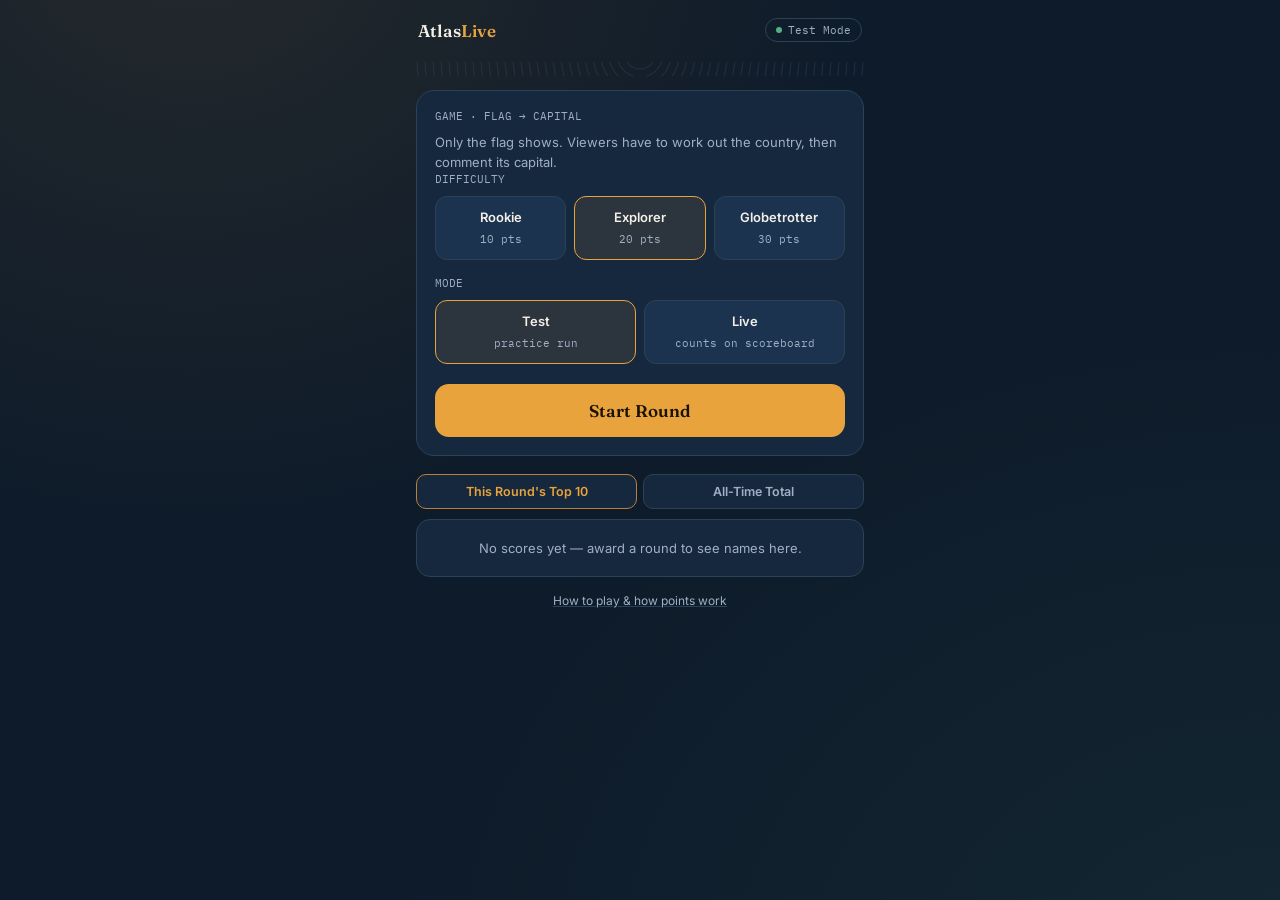
==== index.html @ 0e774b2a "Add files via upload" ====
<!DOCTYPE html>
<html lang="en">
<head>
<meta charset="UTF-8">
<meta name="viewport" content="width=device-width, initial-scale=1.0, maximum-scale=1.0, user-scalable=no">
<title>Flag & Capital — Live Game</title>
<link rel="stylesheet" href="style.css">
</head>
<body>
<div class="app">

  <div class="topbar">
    <div class="brand">Atlas<span>Live</span></div>
    <div class="mode-pill test" id="modePill">
      <span class="dot"></span><span id="modeLabel">Test Mode</span>
    </div>
  </div>

  <div class="contour"></div>

  <!-- ============ SETUP SCREEN ============ -->
  <div id="setupScreen" class="card">
    <div class="section-label">GAME · FLAG → CAPITAL</div>
    <p class="helper-text" style="margin-top:0;">Only the flag shows. Viewers have to work out the country, then comment its capital.</p>

    <div class="section-label">DIFFICULTY</div>
    <div class="tier-grid" id="tierGrid"></div>

    <div class="section-label">MODE</div>
    <div class="tier-grid" style="grid-template-columns:1fr 1fr;">
      <div class="tier-btn active" data-mode="test" id="btnTest">
        <span class="tname">Test</span>
        <span class="tpts">practice run</span>
      </div>
      <div class="tier-btn" data-mode="live" id="btnLive">
        <span class="tname">Live</span>
        <span class="tpts">counts on scoreboard</span>
      </div>
    </div>

    <button class="start-btn" id="startBtn">Start Round</button>
  </div>

  <!-- ============ ROUND SCREEN ============ -->
  <div id="roundScreen" class="card hidden">
    <div class="round-header">
      <div class="round-tier" id="roundTierLabel">EXPLORER · 20 PTS</div>
      <div class="timer" id="timer">0:30</div>
    </div>

    <div class="medallion-wrap">
      <div class="medallion"><div class="flag" id="flagDisplay">🏳️</div></div>
    </div>

    <p class="prompt">What's the capital of this country?</p>
    <p class="prompt-sub" id="hintsLeftLabel">3 hints available</p>

    <div class="hint-row" id="hintRow"></div>
    <div class="hint-display" id="hintDisplay"></div>

    <div class="gift-boost hidden" id="giftBoost">
      <span class="label">🎁 Gift received — trigger a shared boost for everyone</span>
      <button id="giftBoostBtn">Reveal letter</button>
    </div>

    <div class="winner-row">
      <input type="text" id="winnerName" placeholder="Viewer's name (whoever got it right)">
      <button class="award-btn" id="awardBtn">Award</button>
    </div>

    <button class="reveal-btn" id="revealBtn">No one got it — show the answer</button>
    <div class="answer-reveal hidden" id="answerReveal"></div>

    <button class="next-btn" id="nextBtn">Next Round →</button>
  </div>

  <!-- ============ SCOREBOARD ============ -->
  <div class="board">
    <div class="board-tabs">
      <div class="board-tab active" data-tab="round" id="tabRound">This Round's Top 10</div>
      <div class="board-tab" data-tab="total" id="tabTotal">All-Time Total</div>
    </div>
    <div class="board-list" id="boardList"></div>
  </div>

  <div class="rules-toggle" id="rulesToggle">How to play & how points work</div>
  <div class="rules-panel hidden" id="rulesPanel">
    <h4>Flag → Capital</h4>
    <p>Only a country's flag is shown — never its name. Figure out the country from the flag, then comment the name of its <strong>capital city</strong>.</p>
    <ul>
      <li><strong>Rookie</strong> — well-known countries, 10 pts, 3 hints available.</li>
      <li><strong>Explorer</strong> — moderately known, 20 pts, 2 hints available.</li>
      <li><strong>Globetrotter</strong> — tricky ones, 30 pts, 2 hints available.</li>
    </ul>
    <p>Each hint you reveal lowers the round's value slightly — first correct comment the host sees wins the round. Type that viewer's name in the box and tap <strong>Award</strong> to log it.</p>
    <p><strong>Gifts:</strong> a gift doesn't hand any one viewer an advantage. Instead it unlocks one shared boost for the whole chat — like an extra letter reveal — so it helps everyone equally.</p>
    <p><strong>Test Mode</strong> runs the exact same game without saving anything to the scoreboards, so you can rehearse freely before going live.</p>
  </div>

</div>

<script src="data.js"></script>
<script src="app.js"></script>
</body>
</html>
---- style.css ----
@import url('https://fonts.googleapis.com/css2?family=Fraunces:opsz,wght@9..144,500;9..144,600;9..144,700&family=IBM+Plex+Mono:wght@500;600&family=Inter:wght@400;500;600;700&display=swap');

:root {
  /* ---- color tokens ---- */
  --bg:          #0E1B2A;
  --bg-panel:    #16283D;
  --bg-panel-2:  #1C3350;
  --line:        #2A4257;
  --gold:        #E8A33D;
  --gold-dim:    #B9803C;
  --coral:       #E8604C;
  --teal:        #4FB286;
  --text:        #F3EFE6;
  --text-dim:    #9FB0C3;

  /* ---- type tokens ---- */
  --font-display: 'Fraunces', serif;
  --font-mono:    'IBM Plex Mono', monospace;
  --font-body:    'Inter', sans-serif;
}

* { box-sizing: border-box; }

html, body {
  margin: 0;
  padding: 0;
  background: var(--bg);
  color: var(--text);
  font-family: var(--font-body);
  height: 100%;
  overflow-x: hidden;
  -webkit-tap-highlight-color: transparent;
}

body {
  background-image:
    radial-gradient(ellipse at 15% -10%, rgba(232,163,61,0.10), transparent 45%),
    radial-gradient(ellipse at 100% 110%, rgba(79,178,134,0.08), transparent 50%);
}

button { font-family: inherit; }

.app {
  max-width: 480px;
  margin: 0 auto;
  min-height: 100vh;
  display: flex;
  flex-direction: column;
  padding: 14px 16px 22px;
}

/* ---------- header ---------- */
.topbar {
  display: flex;
  align-items: center;
  justify-content: space-between;
  padding: 4px 2px 14px;
}

.topbar .brand {
  font-family: var(--font-display);
  font-weight: 600;
  font-size: 17px;
  letter-spacing: 0.2px;
}

.topbar .brand span { color: var(--gold); }

.mode-pill {
  font-family: var(--font-mono);
  font-size: 11px;
  color: var(--text-dim);
  border: 1px solid var(--line);
  border-radius: 20px;
  padding: 4px 10px;
  display: flex;
  align-items: center;
  gap: 6px;
}

.mode-pill .dot {
  width: 6px; height: 6px;
  border-radius: 50%;
  background: var(--text-dim);
}

.mode-pill.live .dot { background: var(--coral); box-shadow: 0 0 0 3px rgba(232,96,76,0.25); }
.mode-pill.test .dot { background: var(--teal); }

/* ---------- contour divider ---------- */
.contour {
  height: 14px;
  width: 100%;
  background-image: repeating-radial-gradient(circle at 50% -8px, transparent 0, transparent 6px, var(--line) 7px, transparent 8px);
  opacity: 0.5;
  margin: 6px 0 14px;
}

/* ---------- setup screen ---------- */
.card {
  background: var(--bg-panel);
  border: 1px solid var(--line);
  border-radius: 18px;
  padding: 18px;
}

.section-label {
  font-family: var(--font-mono);
  font-size: 11px;
  color: var(--text-dim);
  margin-bottom: 10px;
}

.tier-grid {
  display: grid;
  grid-template-columns: 1fr 1fr 1fr;
  gap: 8px;
  margin-bottom: 16px;
}

.tier-btn {
  background: var(--bg-panel-2);
  border: 1.5px solid var(--line);
  border-radius: 12px;
  padding: 12px 6px;
  text-align: center;
  color: var(--text);
  cursor: pointer;
  transition: border-color .15s ease, transform .1s ease;
}

.tier-btn .tname {
  font-weight: 600;
  font-size: 13px;
  display: block;
  margin-bottom: 2px;
}

.tier-btn .tpts {
  font-family: var(--font-mono);
  font-size: 11px;
  color: var(--text-dim);
}

.tier-btn.active {
  border-color: var(--gold);
  background: rgba(232,163,61,0.10);
}

.tier-btn:active { transform: scale(0.97); }

.start-btn {
  width: 100%;
  background: var(--gold);
  color: #1A1204;
  border: none;
  border-radius: 14px;
  padding: 16px;
  font-family: var(--font-display);
  font-weight: 600;
  font-size: 17px;
  cursor: pointer;
  margin-top: 4px;
}

.start-btn:active { transform: scale(0.98); }

.helper-text {
  color: var(--text-dim);
  font-size: 13px;
  line-height: 1.5;
  margin: 12px 0 0;
}

/* ---------- round screen ---------- */
.round-header {
  display: flex;
  align-items: center;
  justify-content: space-between;
  margin-bottom: 14px;
}

.round-tier {
  font-family: var(--font-mono);
  font-size: 12px;
  color: var(--gold);
}

.timer {
  font-family: var(--font-mono);
  font-size: 20px;
  font-weight: 600;
  color: var(--text);
  min-width: 44px;
  text-align: right;
}

.timer.urgent { color: var(--coral); }

.medallion-wrap {
  display: flex;
  justify-content: center;
  margin: 6px 0 18px;
}

.medallion {
  width: 176px;
  height: 176px;
  border-radius: 50%;
  background: radial-gradient(circle at 35% 30%, var(--bg-panel-2), var(--bg-panel));
  border: 3px solid var(--gold-dim);
  display: flex;
  align-items: center;
  justify-content: center;
  position: relative;
}

.medallion::before {
  content: "";
  position: absolute;
  inset: 8px;
  border-radius: 50%;
  border: 1px dashed rgba(232,163,61,0.35);
}

.medallion .flag {
  font-size: 84px;
  line-height: 1;
}

.prompt {
  text-align: center;
  font-family: var(--font-display);
  font-size: 21px;
  font-weight: 600;
  margin: 0 0 4px;
}

.prompt-sub {
  text-align: center;
  color: var(--text-dim);
  font-size: 13px;
  margin: 0 0 18px;
}

.hint-row {
  display: flex;
  gap: 8px;
  margin-bottom: 14px;
}

.hint-btn {
  flex: 1;
  background: var(--bg-panel);
  border: 1px solid var(--line);
  color: var(--text);
  border-radius: 12px;
  padding: 12px 8px;
  font-size: 13px;
  font-weight: 500;
  cursor: pointer;
}

.hint-btn:disabled {
  opacity: 0.35;
  cursor: default;
}

.hint-btn:active:not(:disabled) { transform: scale(0.97); }

.hint-display {
  background: var(--bg-panel-2);
  border-left: 3px solid var(--gold);
  border-radius: 8px;
  padding: 10px 12px;
  font-size: 13.5px;
  color: var(--text);
  margin-bottom: 16px;
  min-height: 18px;
}

.hint-display:empty { display: none; }

.gift-boost {
  display: flex;
  align-items: center;
  justify-content: space-between;
  background: rgba(79,178,134,0.10);
  border: 1px solid rgba(79,178,134,0.35);
  border-radius: 12px;
  padding: 10px 12px;
  margin-bottom: 16px;
}

.gift-boost .label { font-size: 12.5px; color: var(--teal); }

.gift-boost button {
  background: var(--teal);
  color: #06251A;
  border: none;
  border-radius: 8px;
  padding: 7px 12px;
  font-size: 12px;
  font-weight: 600;
  cursor: pointer;
}

/* winner entry */
.winner-row {
  display: flex;
  gap: 8px;
  margin-bottom: 10px;
}

.winner-row input {
  flex: 1;
  background: var(--bg-panel-2);
  border: 1px solid var(--line);
  border-radius: 10px;
  padding: 12px;
  color: var(--text);
  font-size: 15px;
}

.winner-row input::placeholder { color: var(--text-dim); }

.award-btn {
  background: var(--teal);
  color: #06251A;
  border: none;
  border-radius: 10px;
  padding: 0 18px;
  font-weight: 600;
  font-size: 14px;
  cursor: pointer;
}

.reveal-btn {
  width: 100%;
  background: transparent;
  border: 1px dashed var(--line);
  color: var(--text-dim);
  border-radius: 10px;
  padding: 10px;
  font-size: 12.5px;
  cursor: pointer;
  margin-bottom: 10px;
}

.answer-reveal {
  text-align: center;
  font-family: var(--font-display);
  font-size: 16px;
  color: var(--gold);
  margin-bottom: 10px;
}

.next-btn {
  width: 100%;
  background: var(--bg-panel-2);
  border: 1px solid var(--line);
  color: var(--text);
  border-radius: 12px;
  padding: 13px;
  font-weight: 600;
  font-size: 14px;
  cursor: pointer;
  margin-top: 4px;
}

/* ---------- scoreboard ---------- */
.board {
  margin-top: 18px;
}

.board-tabs {
  display: flex;
  gap: 6px;
  margin-bottom: 10px;
}

.board-tab {
  flex: 1;
  text-align: center;
  padding: 9px 4px;
  border-radius: 10px;
  font-size: 12.5px;
  font-weight: 600;
  color: var(--text-dim);
  background: var(--bg-panel);
  border: 1px solid var(--line);
  cursor: pointer;
}

.board-tab.active { color: var(--gold); border-color: var(--gold-dim); }

.board-list {
  background: var(--bg-panel);
  border: 1px solid var(--line);
  border-radius: 14px;
  overflow: hidden;
}

.board-row {
  display: flex;
  align-items: center;
  padding: 10px 14px;
  border-bottom: 1px solid var(--line);
  font-size: 13.5px;
}

.board-row:last-child { border-bottom: none; }

.board-rank {
  font-family: var(--font-mono);
  color: var(--text-dim);
  width: 24px;
}

.board-name { flex: 1; }

.board-pts {
  font-family: var(--font-mono);
  font-weight: 600;
  color: var(--gold);
}

.board-empty {
  padding: 20px 14px;
  text-align: center;
  color: var(--text-dim);
  font-size: 13px;
}

/* ---------- rules panel ---------- */
.rules-toggle {
  text-align: center;
  color: var(--text-dim);
  font-size: 12px;
  margin-top: 16px;
  cursor: pointer;
  text-decoration: underline;
  text-decoration-color: var(--line);
}

.rules-panel {
  background: var(--bg-panel);
  border: 1px solid var(--line);
  border-radius: 14px;
  padding: 16px;
  margin-top: 10px;
  font-size: 13px;
  line-height: 1.6;
  color: var(--text-dim);
}

.rules-panel h4 {
  color: var(--text);
  font-family: var(--font-display);
  font-size: 14px;
  margin: 0 0 6px;
}

.rules-panel ul { margin: 6px 0; padding-left: 18px; }

/* utility */
.hidden { display: none !important; }
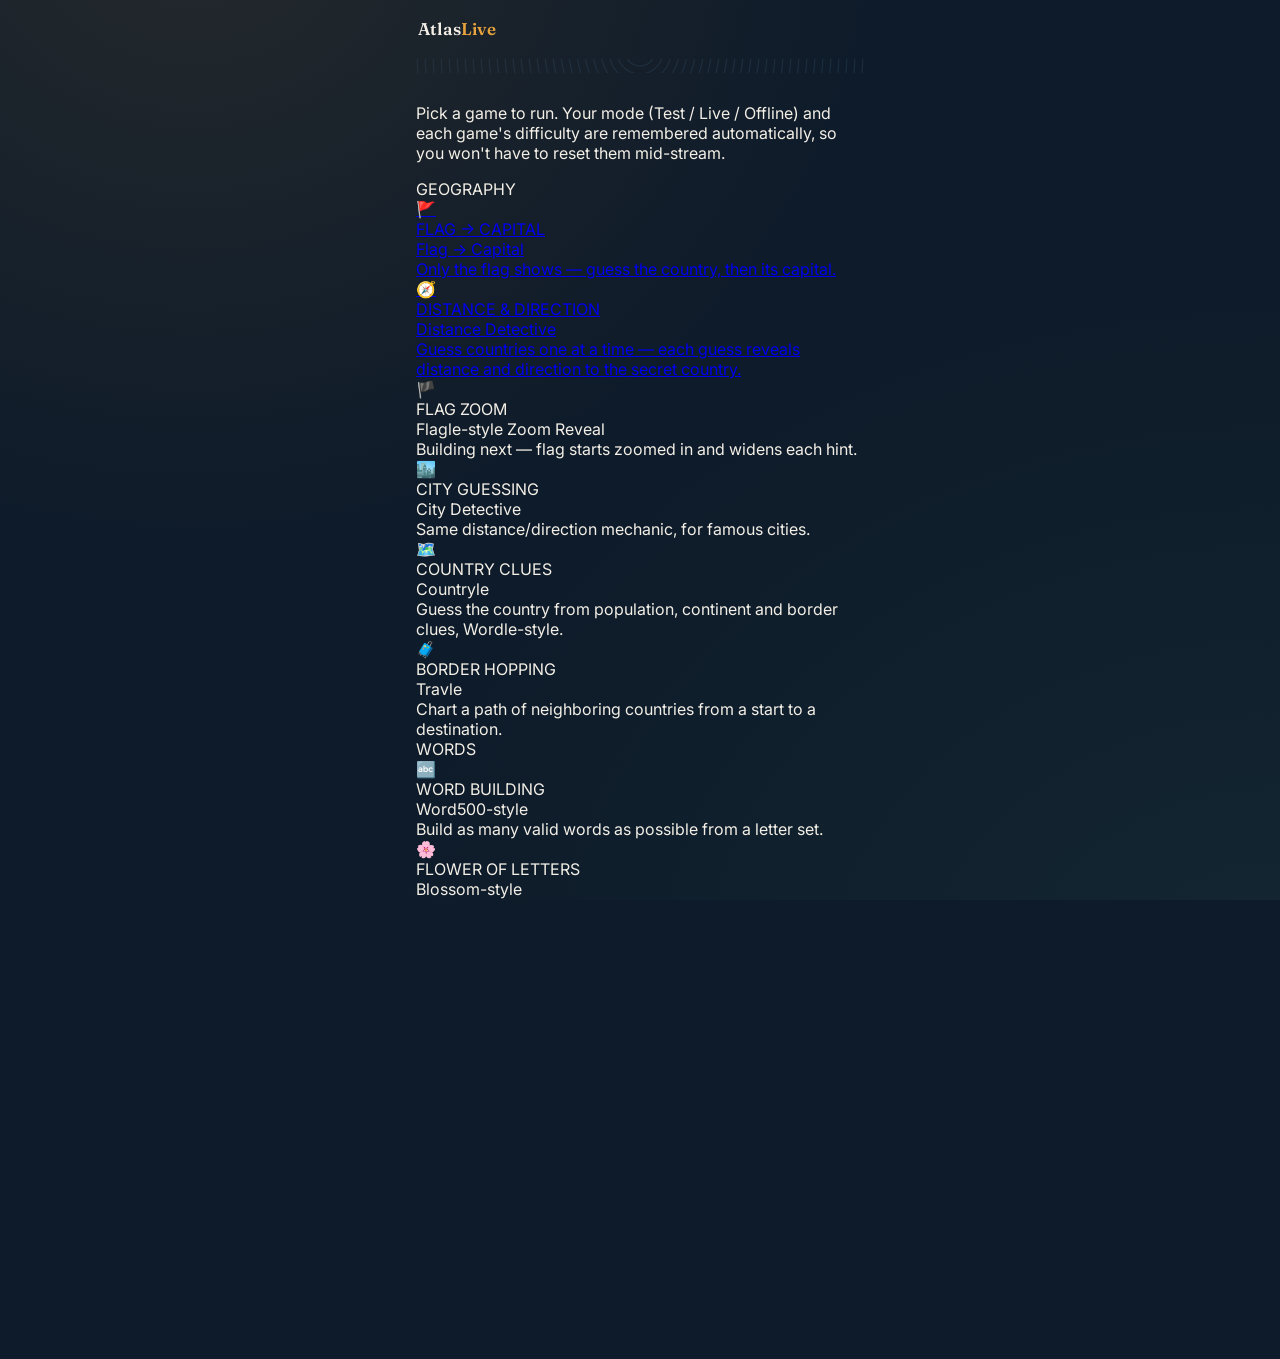
==== commit 6198f026: "Add files via upload" ====
--- a/index.html
+++ b/index.html
@@ -3,7 +3,7 @@
 <head>
 <meta charset="UTF-8">
 <meta name="viewport" content="width=device-width, initial-scale=1.0, maximum-scale=1.0, user-scalable=no">
-<title>Flag & Capital — Live Game</title>
+<title>AtlasLive — Game Hub</title>
 <link rel="stylesheet" href="style.css">
 </head>
 <body>
@@ -11,95 +11,119 @@
 
   <div class="topbar">
     <div class="brand">Atlas<span>Live</span></div>
-    <div class="mode-pill test" id="modePill">
-      <span class="dot"></span><span id="modeLabel">Test Mode</span>
-    </div>
   </div>
 
   <div class="contour"></div>
 
-  <!-- ============ SETUP SCREEN ============ -->
-  <div id="setupScreen" class="card">
-    <div class="section-label">GAME · FLAG → CAPITAL</div>
-    <p class="helper-text" style="margin-top:0;">Only the flag shows. Viewers have to work out the country, then comment its capital.</p>
+  <p class="hub-intro">Pick a game to run. Your mode (Test / Live / Offline) and each game's difficulty are remembered automatically, so you won't have to reset them mid-stream.</p>
 
-    <div class="section-label">DIFFICULTY</div>
-    <div class="tier-grid" id="tierGrid"></div>
+  <div class="category-heading">GEOGRAPHY</div>
 
-    <div class="section-label">MODE</div>
-    <div class="tier-grid" style="grid-template-columns:1fr 1fr;">
-      <div class="tier-btn active" data-mode="test" id="btnTest">
-        <span class="tname">Test</span>
-        <span class="tpts">practice run</span>
-      </div>
-      <div class="tier-btn" data-mode="live" id="btnLive">
-        <span class="tname">Live</span>
-        <span class="tpts">counts on scoreboard</span>
-      </div>
+  <a class="game-card" href="games/flag-capital.html">
+    <div class="emoji">🚩</div>
+    <div class="info">
+      <div class="gcategory">FLAG → CAPITAL</div>
+      <div class="gname">Flag → Capital</div>
+      <div class="gdesc">Only the flag shows — guess the country, then its capital.</div>
     </div>
+  </a>
 
-    <button class="start-btn" id="startBtn">Start Round</button>
+  <a class="game-card" href="games/distance-detective.html">
+    <div class="emoji">🧭</div>
+    <div class="info">
+      <div class="gcategory">DISTANCE & DIRECTION</div>
+      <div class="gname">Distance Detective</div>
+      <div class="gdesc">Guess countries one at a time — each guess reveals distance and direction to the secret country.</div>
+    </div>
+  </a>
+
+  <div class="game-card coming-soon">
+    <div class="emoji">🏴</div>
+    <div class="info">
+      <div class="gcategory">FLAG ZOOM</div>
+      <div class="gname">Flagle-style Zoom Reveal</div>
+      <div class="gdesc">Building next — flag starts zoomed in and widens each hint.</div>
+    </div>
   </div>
 
-  <!-- ============ ROUND SCREEN ============ -->
-  <div id="roundScreen" class="card hidden">
-    <div class="round-header">
-      <div class="round-tier" id="roundTierLabel">EXPLORER · 20 PTS</div>
-      <div class="timer" id="timer">0:30</div>
+  <div class="game-card coming-soon">
+    <div class="emoji">🏙️</div>
+    <div class="info">
+      <div class="gcategory">CITY GUESSING</div>
+      <div class="gname">City Detective</div>
+      <div class="gdesc">Same distance/direction mechanic, for famous cities.</div>
     </div>
-
-    <div class="medallion-wrap">
-      <div class="medallion"><div class="flag" id="flagDisplay">🏳️</div></div>
-    </div>
-
-    <p class="prompt">What's the capital of this country?</p>
-    <p class="prompt-sub" id="hintsLeftLabel">3 hints available</p>
-
-    <div class="hint-row" id="hintRow"></div>
-    <div class="hint-display" id="hintDisplay"></div>
-
-    <div class="gift-boost hidden" id="giftBoost">
-      <span class="label">🎁 Gift received — trigger a shared boost for everyone</span>
-      <button id="giftBoostBtn">Reveal letter</button>
-    </div>
-
-    <div class="winner-row">
-      <input type="text" id="winnerName" placeholder="Viewer's name (whoever got it right)">
-      <button class="award-btn" id="awardBtn">Award</button>
-    </div>
-
-    <button class="reveal-btn" id="revealBtn">No one got it — show the answer</button>
-    <div class="answer-reveal hidden" id="answerReveal"></div>
-
-    <button class="next-btn" id="nextBtn">Next Round →</button>
   </div>
 
-  <!-- ============ SCOREBOARD ============ -->
-  <div class="board">
-    <div class="board-tabs">
-      <div class="board-tab active" data-tab="round" id="tabRound">This Round's Top 10</div>
-      <div class="board-tab" data-tab="total" id="tabTotal">All-Time Total</div>
+  <div class="game-card coming-soon">
+    <div class="emoji">🗺️</div>
+    <div class="info">
+      <div class="gcategory">COUNTRY CLUES</div>
+      <div class="gname">Countryle</div>
+      <div class="gdesc">Guess the country from population, continent and border clues, Wordle-style.</div>
     </div>
-    <div class="board-list" id="boardList"></div>
   </div>
 
-  <div class="rules-toggle" id="rulesToggle">How to play & how points work</div>
-  <div class="rules-panel hidden" id="rulesPanel">
-    <h4>Flag → Capital</h4>
-    <p>Only a country's flag is shown — never its name. Figure out the country from the flag, then comment the name of its <strong>capital city</strong>.</p>
-    <ul>
-      <li><strong>Rookie</strong> — well-known countries, 10 pts, 3 hints available.</li>
-      <li><strong>Explorer</strong> — moderately known, 20 pts, 2 hints available.</li>
-      <li><strong>Globetrotter</strong> — tricky ones, 30 pts, 2 hints available.</li>
-    </ul>
-    <p>Each hint you reveal lowers the round's value slightly — first correct comment the host sees wins the round. Type that viewer's name in the box and tap <strong>Award</strong> to log it.</p>
-    <p><strong>Gifts:</strong> a gift doesn't hand any one viewer an advantage. Instead it unlocks one shared boost for the whole chat — like an extra letter reveal — so it helps everyone equally.</p>
-    <p><strong>Test Mode</strong> runs the exact same game without saving anything to the scoreboards, so you can rehearse freely before going live.</p>
+  <div class="game-card coming-soon">
+    <div class="emoji">🧳</div>
+    <div class="info">
+      <div class="gcategory">BORDER HOPPING</div>
+      <div class="gname">Travle</div>
+      <div class="gdesc">Chart a path of neighboring countries from a start to a destination.</div>
+    </div>
   </div>
 
+  <div class="category-heading">WORDS</div>
+
+  <div class="game-card coming-soon">
+    <div class="emoji">🔤</div>
+    <div class="info">
+      <div class="gcategory">WORD BUILDING</div>
+      <div class="gname">Word500-style</div>
+      <div class="gdesc">Build as many valid words as possible from a letter set.</div>
+    </div>
+  </div>
+
+  <div class="game-card coming-soon">
+    <div class="emoji">🌸</div>
+    <div class="info">
+      <div class="gcategory">FLOWER OF LETTERS</div>
+      <div class="gname">Blossom-style</div>
+      <div class="gdesc">Six petals, one center letter — find words that all use the center.</div>
+    </div>
+  </div>
+
+  <div class="game-card coming-soon">
+    <div class="emoji">🔍</div>
+    <div class="info">
+      <div class="gcategory">GRID SEARCH</div>
+      <div class="gname">Word Search</div>
+      <div class="gdesc">Find hidden words in a letter grid — algebraic-notation answers.</div>
+    </div>
+  </div>
+
+  <div class="category-heading">NUMBERS</div>
+
+  <div class="game-card coming-soon">
+    <div class="emoji">🔢</div>
+    <div class="info">
+      <div class="gcategory">CLASSIC GRID</div>
+      <div class="gname">Sudoku</div>
+      <div class="gdesc">Classic 9×9, algebraic-notation answers, three difficulty tiers.</div>
+    </div>
+  </div>
+
+  <div class="game-card coming-soon">
+    <div class="emoji">➕</div>
+    <div class="info">
+      <div class="gcategory">SUM GRID</div>
+      <div class="gname">Kakuro</div>
+      <div class="gdesc">Cross-sum puzzle grid with algebraic-notation answers.</div>
+    </div>
+  </div>
+
+  <p class="hub-intro" style="margin-top:22px;">More games are added to this hub as we finish building them — nothing to reinstall, the same link always has the latest set.</p>
+
 </div>
-
-<script src="data.js"></script>
-<script src="app.js"></script>
 </body>
 </html>
